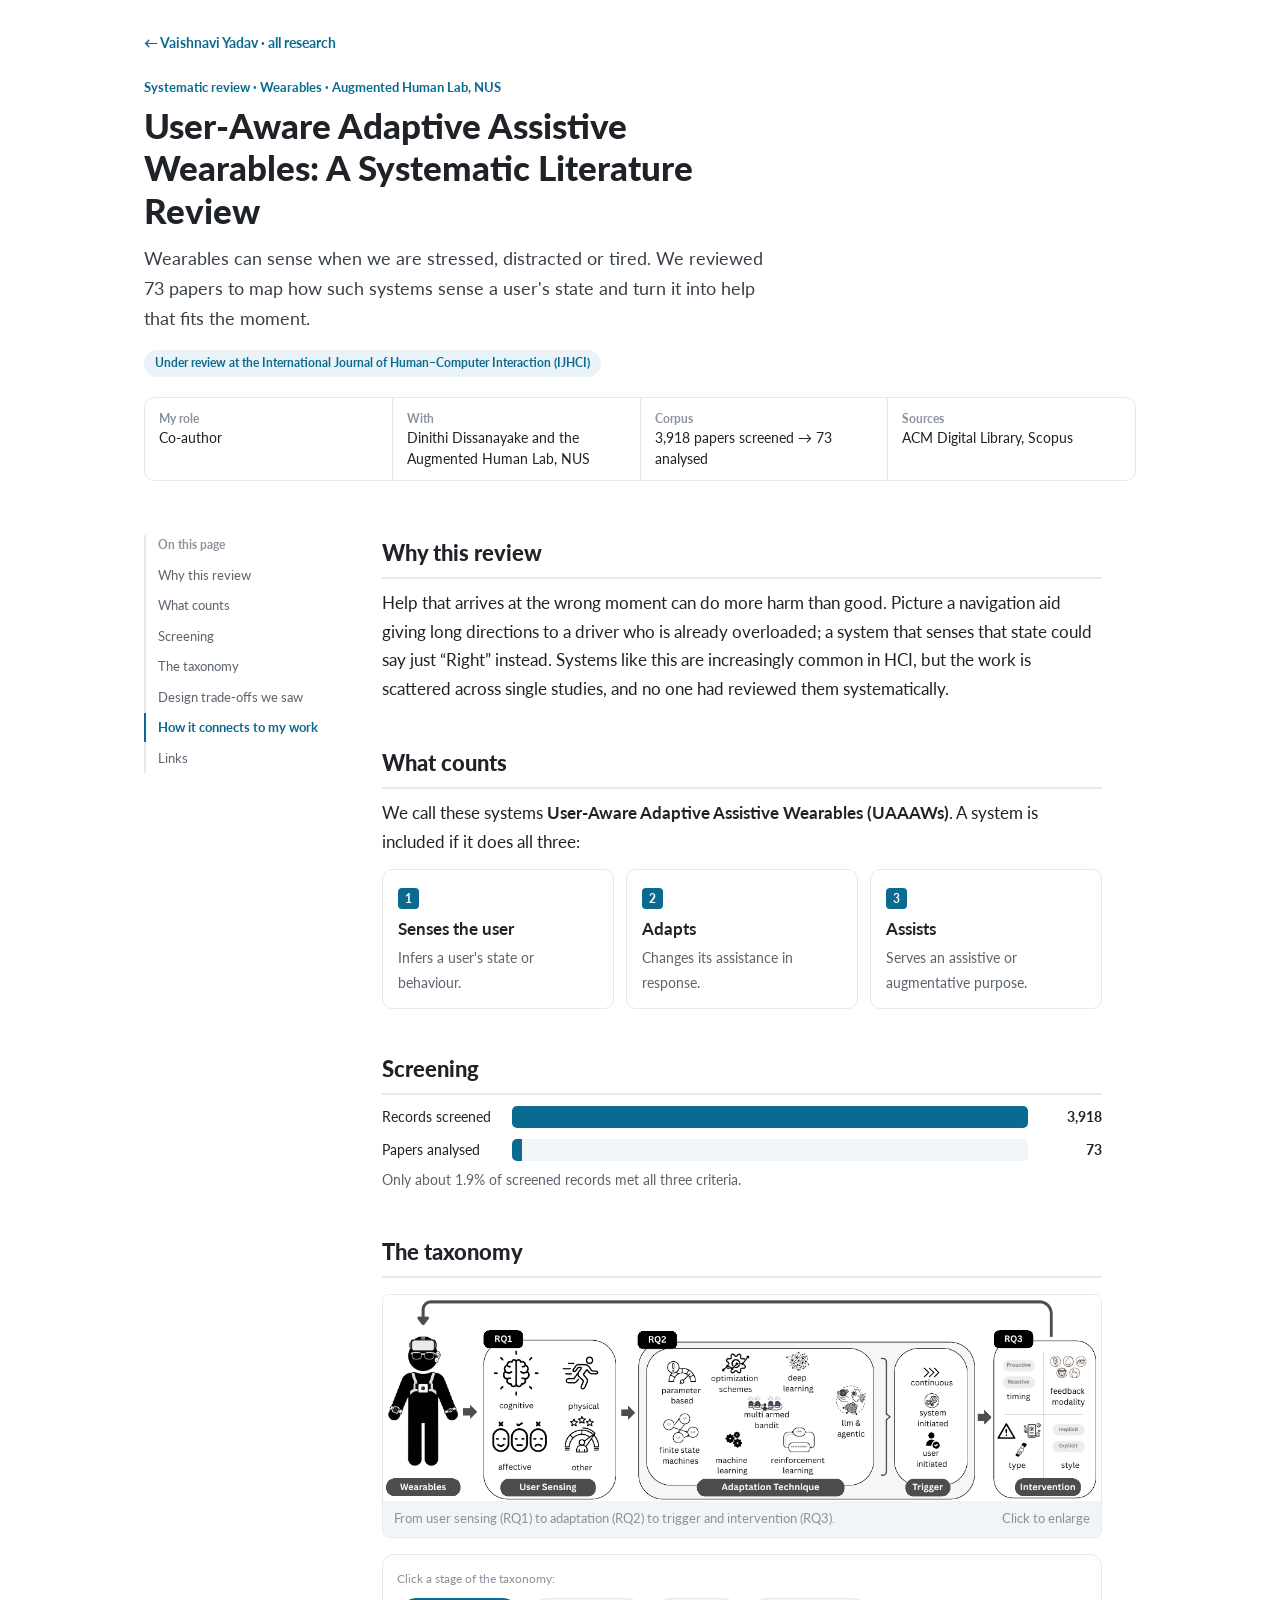
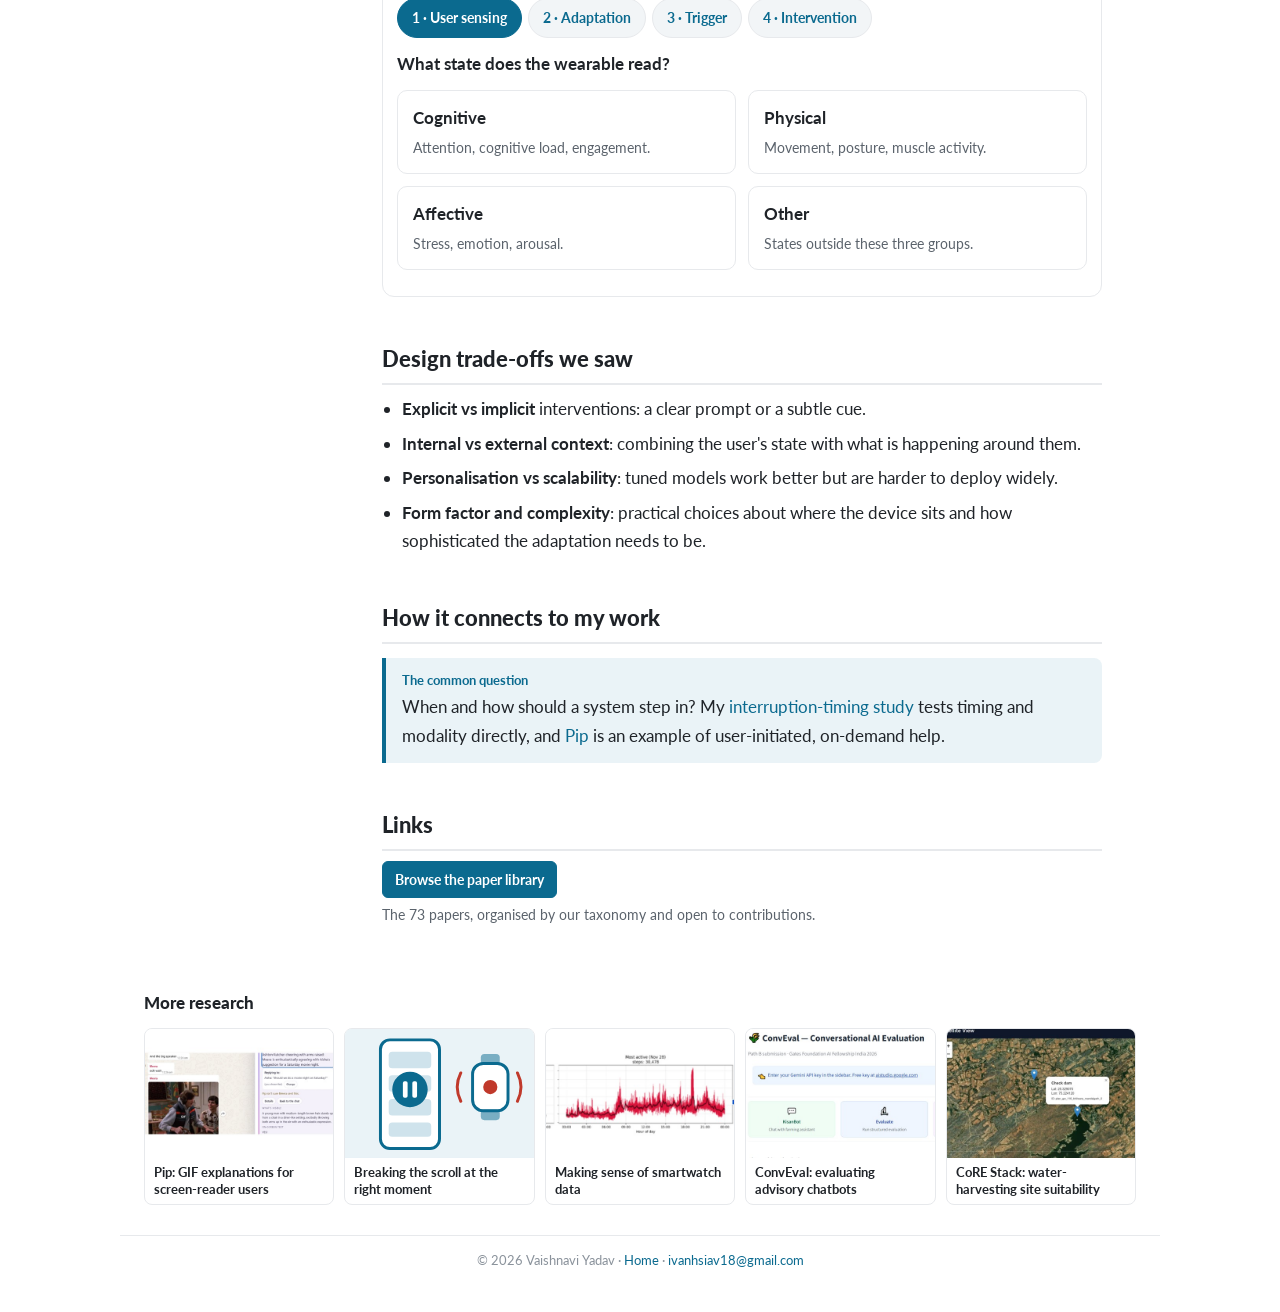
==== projects/adaptive-wearables-review.html @ c0c446d4 "Update portfolio" ====
<!DOCTYPE html>
<html lang="en">
<head>
<meta charset="UTF-8">
<meta name="viewport" content="width=device-width, initial-scale=1.0">
<title>User-Aware Adaptive Assistive Wearables: A Systematic Literature Review — Vaishnavi Yadav</title>
<meta name="description" content="Wearables can sense when we are stressed, distracted or tired. We reviewed 73 papers to map how such systems sense a user's state and turn it into help that fits the moment.">
<link rel="preconnect" href="https://fonts.googleapis.com">
<link rel="preconnect" href="https://fonts.gstatic.com" crossorigin>
<link href="https://fonts.googleapis.com/css2?family=Lato:ital,wght@0,400;0,700;0,900;1,400&display=swap" rel="stylesheet">
<link rel="stylesheet" href="project.css">
</head>
<body>
<div class="progress" aria-hidden="true"></div>
<header class="phead">
  <a class="back" href="../index.html#research">&#8592; Vaishnavi Yadav &middot; all research</a>
  <div class="kicker">Systematic review &middot; Wearables &middot; Augmented Human Lab, NUS</div>
  <h1>User-Aware Adaptive Assistive Wearables: A Systematic Literature Review</h1>
  <p class="lede">Wearables can sense when we are stressed, distracted or tired. We reviewed 73 papers to map how such systems sense a user's state and turn it into help that fits the moment.</p>
  <span class="status">Under review at the International Journal of Human&ndash;Computer Interaction (IJHCI)</span>
  <dl class="glance"><div><dt>My role</dt><dd>Co-author</dd></div><div><dt>With</dt><dd>Dinithi Dissanayake and the Augmented Human Lab, NUS</dd></div><div><dt>Corpus</dt><dd>3,918 papers screened &rarr; 73 analysed</dd></div><div><dt>Sources</dt><dd>ACM Digital Library, Scopus</dd></div></dl>
</header>
<div class="layout">
  <nav class="toc" aria-label="On this page"><b>On this page</b><a href="#why">Why this review</a><a href="#define">What counts</a><a href="#method">Screening</a><a href="#taxonomy">The taxonomy</a><a href="#insights">Design trade-offs we saw</a><a href="#mine">How it connects to my work</a><a href="#links">Links</a></nav>
  <article><section id="why"><h2>Why this review</h2><p>Help that arrives at the wrong moment can do more harm than good. Picture a navigation aid giving long directions to a driver who is already overloaded; a system that senses that state could say just &ldquo;Right&rdquo; instead. Systems like this are increasingly common in HCI, but the work is scattered across single studies, and no one had reviewed them systematically.</p></section><section id="define"><h2>What counts</h2><p>We call these systems <b>User-Aware Adaptive Assistive Wearables (UAAAWs)</b>. A system is included if it does all three:</p><div class="cards three"><div class="card"><span class="tag">1</span><b>Senses the user</b><p>Infers a user's state or behaviour.</p></div><div class="card"><span class="tag">2</span><b>Adapts</b><p>Changes its assistance in response.</p></div><div class="card"><span class="tag">3</span><b>Assists</b><p>Serves an assistive or augmentative purpose.</p></div></div></section><section id="method"><h2>Screening</h2><div class="bars"><div class="brow"><span class="bl">Records screened</span><div class="track"><i class="m" style="width:100.0%"></i></div><span class="bv">3,918</span></div><div class="brow"><span class="bl">Papers analysed</span><div class="track"><i class="m" style="width:1.9%"></i></div><span class="bv">73</span></div></div><p class="small" style="margin-top:8px">Only about 1.9% of screened records met all three criteria.</p></section><section id="taxonomy"><h2>The taxonomy</h2><figure class="zoom"><img src="../media/slr-taxonomy.png" alt="Taxonomy: wearables, user sensing, adaptation technique, trigger, intervention." loading="lazy"><figcaption>From user sensing (RQ1) to adaptation (RQ2) to trigger and intervention (RQ3). <span style="float:right">Click to enlarge</span></figcaption></figure><div class="switch" data-switch><p class="hint">Click a stage of the taxonomy:</p><div class="seg" role="tablist"><button type="button" role="tab" data-k="sense" aria-selected="true">1 · User sensing</button><button type="button" role="tab" data-k="adapt" aria-selected="false">2 · Adaptation</button><button type="button" role="tab" data-k="trig" aria-selected="false">3 · Trigger</button><button type="button" role="tab" data-k="int" aria-selected="false">4 · Intervention</button></div><div class="panel" role="tabpanel" data-k="sense"><p><b>What state does the wearable read?</b></p><div class="cards"><div class="card"><b>Cognitive</b><p>Attention, cognitive load, engagement.</p></div><div class="card"><b>Physical</b><p>Movement, posture, muscle activity.</p></div><div class="card"><b>Affective</b><p>Stress, emotion, arousal.</p></div><div class="card"><b>Other</b><p>States outside these three groups.</p></div></div></div><div class="panel" role="tabpanel" data-k="adapt"><p><b>How does the system decide what to change?</b></p><div class="cards three"><div class="card"><b>Rule-based</b><p>Parameter thresholds, finite state machines.</p></div><div class="card"><b>Optimisation</b><p>Optimisation schemes, multi-armed bandits.</p></div><div class="card"><b>Learning</b><p>Machine learning, deep learning, reinforcement learning.</p></div><div class="card"><b>LLM &amp; agentic</b><p>Language models and agents that plan the response.</p></div></div></div><div class="panel" role="tabpanel" data-k="trig"><p><b>When does the adaptation happen?</b></p><div class="cards three"><div class="card"><b>Continuous</b><p>Adapts all the time.</p></div><div class="card"><b>System-initiated</b><p>The system decides the moment.</p></div><div class="card"><b>User-initiated</b><p>The person asks for help.</p></div></div></div><div class="panel" role="tabpanel" data-k="int"><p><b>What does the help look like?</b></p><div class="cards"><div class="card"><b>Timing</b><p>Proactive or reactive.</p></div><div class="card"><b>Type</b><p>What kind of support is given.</p></div><div class="card"><b>Style</b><p>Implicit or explicit.</p></div><div class="card"><b>Feedback modality</b><p>Through which sense: touch, sound, sight.</p></div></div></div></div></section><section id="insights"><h2>Design trade-offs we saw</h2><ul><li><b>Explicit vs implicit</b> interventions: a clear prompt or a subtle cue.</li><li><b>Internal vs external context</b>: combining the user's state with what is happening around them.</li><li><b>Personalisation vs scalability</b>: tuned models work better but are harder to deploy widely.</li><li><b>Form factor and complexity</b>: practical choices about where the device sits and how sophisticated the adaptation needs to be.</li></ul></section><section id="mine"><h2>How it connects to my work</h2><div class="callout"><b>The common question</b>When and how should a system step in? My <a href="scroll-timing.html">interruption-timing study</a> tests timing and modality directly, and <a href="pip.html">Pip</a> is an example of user-initiated, on-demand help.</div></section><section id="links"><h2>Links</h2><div class="plinks"><a class="main" href="https://slruaaaws-repo.github.io/SLR/" target="_blank" rel="noopener">Browse the paper library</a></div><p class="small" style="margin-top:6px">The 73 papers, organised by our taxonomy and open to contributions.</p></section></article>
</div>
<div class="more"><h2>More research</h2><div class="mgrid"><a href="pip.html"><img src="../media/thumbs/pip.jpg" alt="" loading="lazy"><span>Pip: GIF explanations for screen-reader users</span></a><a href="scroll-timing.html"><img src="../media/thumbs/scroll.svg" alt="" loading="lazy"><span>Breaking the scroll at the right moment</span></a><a href="smartwatch-data.html"><img src="../media/thumbs/smartwatch.jpg" alt="" loading="lazy"><span>Making sense of smartwatch data</span></a><a href="conveval.html"><img src="../media/thumbs/conveval.jpg" alt="" loading="lazy"><span>ConvEval: evaluating advisory chatbots</span></a><a href="core-stack.html"><img src="../media/thumbs/core-stack.jpg" alt="" loading="lazy"><span>CoRE Stack: water-harvesting site suitability</span></a></div></div>
<footer>&copy; 2026 Vaishnavi Yadav &middot; <a href="../index.html">Home</a> &middot; <a href="mailto:ivanhsiav18@gmail.com">ivanhsiav18@gmail.com</a></footer>
<script src="project.js"></script>
</body>
</html>
---- projects/project.css ----
/* Shared style for project pages — same palette and type as the home page */
:root{
  --text:#1f2328; --muted:#5b636c; --faint:#8a929b;
  --link:#0b6a8f; --link-hover:#08506d;
  --rule:#e7e9ec; --chip:#0b6a8f; --chip-bg:#eaf3f7;
  --accent:#c0392b; --badge-bg:#f2f5f7; --ok:#2e7d4f; --ok-bg:#e8f4ec; --warn:#a86b00; --warn-bg:#fdf3e1; --bad-bg:#fbecea;
}
*{box-sizing:border-box;margin:0;padding:0;min-width:0}
html{scroll-behavior:smooth;scroll-padding-top:20px}
@media (prefers-reduced-motion:reduce){html{scroll-behavior:auto}*{transition:none!important;animation:none!important}}
body{font-family:"Lato",-apple-system,Segoe UI,Roboto,Helvetica,Arial,sans-serif;color:var(--text);line-height:1.68;font-size:17px;background:#fff;-webkit-font-smoothing:antialiased}
a{color:var(--link);text-decoration:none}
a:hover{color:var(--link-hover);text-decoration:underline}
:focus-visible{outline:3px solid var(--accent);outline-offset:2px;border-radius:3px}

.progress{position:fixed;top:0;left:0;height:3px;width:0;background:var(--chip);z-index:20}

.phead{max-width:1040px;margin:0 auto;padding:28px 24px 8px}
.back{font-size:.88rem;font-weight:700;display:inline-block;margin-bottom:22px}
.kicker{font-size:.8rem;font-weight:700;color:var(--chip);text-transform:none;margin-bottom:6px}
.phead h1{font-size:clamp(1.6rem,3.2vw,2.2rem);font-weight:900;line-height:1.2;max-width:28ch;margin-bottom:12px}
.lede{font-size:1.12rem;color:#39414a;max-width:62ch;margin-bottom:14px}
.status{display:inline-block;font-size:.76rem;font-weight:700;color:var(--chip);background:var(--chip-bg);border-radius:999px;padding:3px 11px}
.status.wip{color:var(--accent);background:var(--bad-bg)}
.glance{display:grid;grid-template-columns:repeat(4,minmax(0,1fr));gap:1px;background:var(--rule);border:1px solid var(--rule);border-radius:10px;overflow:hidden;margin:20px 0 6px}
.glance div{background:#fff;padding:11px 14px}
.glance dt{font-size:.74rem;font-weight:700;color:var(--faint)}
.glance dd{font-size:.9rem;line-height:1.4}
@media(max-width:760px){.glance{grid-template-columns:repeat(2,minmax(0,1fr))}}

.layout{max-width:1040px;margin:0 auto;padding:10px 24px 40px;display:grid;grid-template-columns:190px minmax(0,1fr);gap:48px}

.toc{position:sticky;top:24px;align-self:start;border-left:2px solid var(--rule);padding-left:12px;display:flex;flex-direction:column;gap:2px;margin-top:30px}
.toc b{font-size:.74rem;color:var(--faint);margin-bottom:4px}
.toc a{font-size:.84rem;color:var(--muted);padding:3px 0;margin-left:-14px;padding-left:12px;border-left:2px solid transparent}
.toc a.on{color:var(--link);border-left-color:var(--chip);font-weight:700}
article{max-width:720px}
article section{padding-top:30px}
article h2{font-size:1.35rem;font-weight:900;margin-bottom:10px;padding-bottom:6px;border-bottom:2px solid var(--rule)}
article h3{font-size:1.02rem;font-weight:700;margin:14px 0 4px}
article p{margin-bottom:12px}
article ul{margin:4px 0 14px 20px}
article li{margin-bottom:6px}
.small{font-size:.85rem;color:var(--muted)}

.callout{background:var(--chip-bg);border-left:4px solid var(--chip);border-radius:0 8px 8px 0;padding:12px 16px;margin:14px 0}
.callout b{display:block;font-size:.8rem;color:var(--chip);margin-bottom:2px}
.callout.warn{background:var(--warn-bg);border-color:var(--warn)}.callout.warn b{color:var(--warn)}

.facts{display:grid;grid-template-columns:repeat(3,minmax(0,1fr));gap:12px;margin:14px 0}
@media(max-width:600px){.facts{grid-template-columns:minmax(0,1fr)}}
.facts div{background:var(--badge-bg);border-radius:10px;padding:12px 14px}
.facts strong{display:block;font-size:1.55rem;font-weight:900;color:var(--chip);line-height:1.2;white-space:nowrap}
.facts span{font-size:.84rem;color:var(--muted);line-height:1.4;display:block}

.cards{display:grid;grid-template-columns:repeat(2,minmax(0,1fr));gap:12px;margin:12px 0}
.cards.three{grid-template-columns:repeat(3,minmax(0,1fr))}
@media(max-width:640px){.cards,.cards.three{grid-template-columns:minmax(0,1fr)}}
.card{border:1px solid var(--rule);border-radius:10px;padding:13px 15px}
.card b{display:block;margin-bottom:3px}
.card p{font-size:.9rem;color:var(--muted);margin:0}
.card .tag{display:inline-block;font-size:.72rem;font-weight:700;color:#fff;background:var(--chip);border-radius:4px;padding:1px 7px;margin-bottom:6px}

figure.zoom{margin:16px 0;border:1px solid var(--rule);border-radius:8px;overflow:hidden;background:#fff}
figure.zoom img{display:block;width:100%;height:auto;cursor:zoom-in}
figure.zoom figcaption{font-size:.8rem;color:var(--faint);padding:7px 11px;background:var(--badge-bg)}
.gallery{display:grid;grid-template-columns:repeat(2,minmax(0,1fr));gap:12px}
.gallery figure.zoom{margin:0}
@media(max-width:600px){.gallery{grid-template-columns:minmax(0,1fr)}}
video{width:100%;border-radius:8px;background:#000;display:block;margin-top:16px}

dialog.lb{border:0;padding:0;background:transparent;max-width:96vw;max-height:94vh;margin:auto}
dialog.lb::backdrop{background:rgba(15,20,25,.85)}
dialog.lb img{display:block;max-width:96vw;max-height:86vh;border-radius:6px;background:#fff}
dialog.lb p{color:#fff;font-size:.9rem;margin-top:8px;text-align:center}
dialog.lb button{position:fixed;top:14px;right:18px;font:700 1rem Lato,sans-serif;background:#fff;border:0;border-radius:999px;width:44px;height:44px;cursor:pointer}

/* switcher widget */
.switch{border:1px solid var(--rule);border-radius:12px;padding:14px;margin:14px 0;background:#fff}
.seg{display:flex;flex-wrap:wrap;gap:6px;margin-bottom:12px}
.seg button{font:700 .85rem Lato,sans-serif;color:var(--link);background:var(--badge-bg);border:1px solid var(--rule);border-radius:999px;padding:0 14px;min-height:40px;cursor:pointer}
.seg button[aria-selected="true"]{background:var(--chip);color:#fff;border-color:var(--chip)}
.seg button:hover{border-color:var(--chip)}
.panel[hidden]{display:none}
.panel p:last-child{margin-bottom:0}
.hint{font-size:.78rem;color:var(--faint);margin-bottom:8px}

/* bars */
.bars{display:grid;gap:10px}
.brow{display:grid;grid-template-columns:120px minmax(0,1fr) 64px;gap:10px;align-items:center;font-size:.86rem}
@media(max-width:520px){.brow{grid-template-columns:minmax(0,1fr) 56px}.brow .bl{grid-column:1/-1}}
.track{display:flex;height:22px;border-radius:5px;overflow:hidden;background:var(--badge-bg)}
.track i{display:block;height:100%;transition:width .5s ease}
.track .r{background:var(--ok)}.track .p{background:#e3b341}.track .w{background:#d9534f}.track .m{background:var(--chip)}
.bv{text-align:right;font-weight:700;white-space:nowrap}
.legend{display:flex;flex-wrap:wrap;gap:14px;font-size:.8rem;color:var(--muted);margin-top:8px}
.legend span::before{content:"";display:inline-block;width:10px;height:10px;border-radius:2px;margin-right:5px;vertical-align:-1px;background:var(--c)}

/* chat example */
.chat{background:#efeae2;border-radius:10px;padding:12px;display:grid;gap:6px;font-size:.88rem;margin-bottom:10px}
.msg{background:#fff;border-radius:8px;padding:6px 10px;max-width:80%;box-shadow:0 1px 0 rgba(0,0,0,.06)}
.msg.dim{opacity:.45}
.msg.hl{outline:2px solid var(--chip)}
.msg small{display:block;font-size:.72rem;color:var(--chip);font-weight:700}
.gif{background:#ffd8cc;border-radius:8px;padding:16px 10px;width:150px;text-align:center;font-weight:700;color:#7a3626;font-size:.8rem}
.pipsays{border:2px solid var(--chip);border-radius:10px;padding:10px 12px;background:#fff}
.pipsays small{display:block;font-size:.74rem;font-weight:700;color:var(--chip)}

/* stepper */
.steps{list-style:none;margin:12px 0!important;display:grid;gap:0}
.steps li{display:grid;grid-template-columns:30px minmax(0,1fr);gap:12px;padding-bottom:16px;position:relative;margin:0}
.steps li::before{content:"";position:absolute;left:14px;top:28px;bottom:0;width:2px;background:var(--rule)}
.steps li:last-child::before{display:none}
.steps .dot{width:30px;height:30px;border-radius:50%;display:grid;place-items:center;font-size:.8rem;font-weight:900;background:var(--badge-bg);color:var(--muted);border:2px solid var(--rule)}
.steps .done .dot{background:var(--ok);color:#fff;border-color:var(--ok)}
.steps .now .dot{background:#fff;color:var(--chip);border-color:var(--chip)}
.steps b{display:block}.steps span{font-size:.88rem;color:var(--muted)}

/* table */
.tw{overflow-x:auto}
table{border-collapse:collapse;width:100%;font-size:.88rem;margin:8px 0}
th,td{border-bottom:1px solid var(--rule);padding:7px 8px;text-align:left;vertical-align:top}
th{font-weight:700;color:var(--muted);font-size:.8rem}
td.n{text-align:right;white-space:nowrap}
.pill{display:inline-block;font-size:.74rem;font-weight:700;border-radius:999px;padding:1px 8px;white-space:nowrap}
.pill.ok{background:var(--ok-bg);color:var(--ok)}.pill.part{background:var(--warn-bg);color:var(--warn)}.pill.no{background:var(--bad-bg);color:var(--accent)}

details{border:1px solid var(--rule);border-radius:10px;margin:8px 0;background:#fff}
details summary{cursor:pointer;font-weight:700;padding:11px 14px;list-style:none;display:flex;justify-content:space-between;gap:10px}
details summary::-webkit-details-marker{display:none}
details summary::after{content:"+";color:var(--chip);font-weight:900}
details[open] summary::after{content:"–"}
details > div{padding:0 14px 12px;font-size:.93rem;color:#39414a}

.plinks{display:flex;flex-wrap:wrap;gap:8px;margin-top:8px}
.plinks a{border:1px solid var(--rule);border-radius:6px;padding:6px 12px;font-weight:700;font-size:.88rem}
.plinks a.main{background:var(--chip);color:#fff;border-color:var(--chip)}
.plinks a:hover{background:var(--chip-bg);text-decoration:none}.plinks a.main:hover{background:var(--link-hover)}

.more{max-width:1040px;margin:0 auto;padding:10px 24px 30px}
.more h2{font-size:1.05rem;font-weight:900;margin-bottom:10px}
.mgrid{display:grid;grid-template-columns:repeat(5,minmax(0,1fr));gap:10px}
@media(max-width:900px){.mgrid{grid-template-columns:repeat(2,minmax(0,1fr))}}
.mgrid a{border:1px solid var(--rule);border-radius:8px;overflow:hidden;display:block;color:var(--text);font-size:.82rem;font-weight:700;transition:transform .18s,box-shadow .18s}
.mgrid a:hover{transform:translateY(-2px);box-shadow:0 6px 16px rgba(11,106,143,.15);text-decoration:none}
.mgrid img{display:block;width:100%;aspect-ratio:16/11;object-fit:cover;background:var(--chip-bg)}
.mgrid span{display:block;padding:6px 9px;line-height:1.3}
footer{max-width:1040px;margin:0 auto;padding:14px 24px 40px;color:var(--faint);font-size:.8rem;text-align:center;border-top:1px solid var(--rule)}
figure.zoom img{max-height:520px;object-fit:contain;background:#fff}
.switch figure.zoom{max-width:460px}

/* narrow screens: contents list becomes a row of chips above the article (must stay after the .toc rules) */
@media(max-width:900px){
  .layout{grid-template-columns:minmax(0,1fr);gap:0}
  .toc{position:static;flex-direction:row;flex-wrap:wrap;gap:6px;border-left:0;padding:0;margin:14px 0 0}
  .toc b{width:100%;margin-bottom:0}
  .toc a{margin:0;padding:5px 11px;border:1px solid var(--rule);border-radius:999px;font-size:.8rem;min-height:32px}
  .toc a.on{border-color:var(--chip);background:var(--chip-bg)}
}
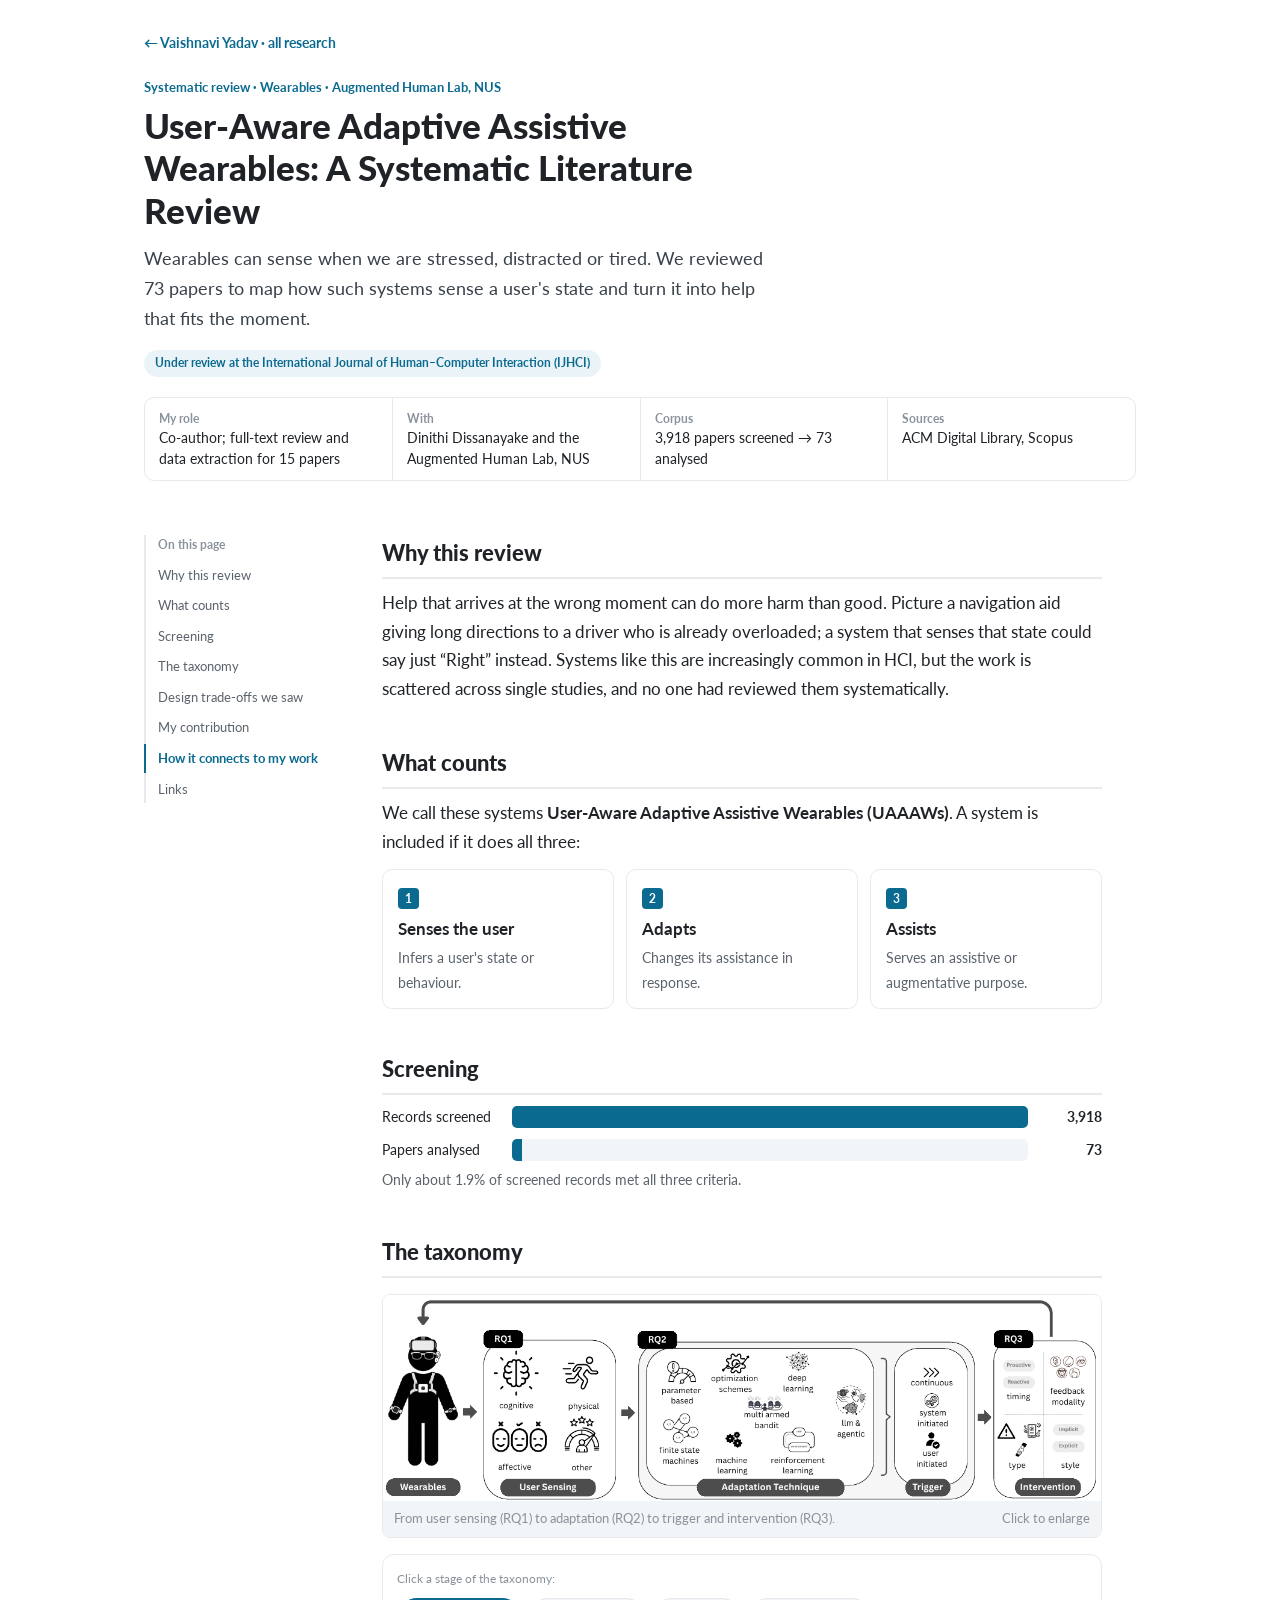
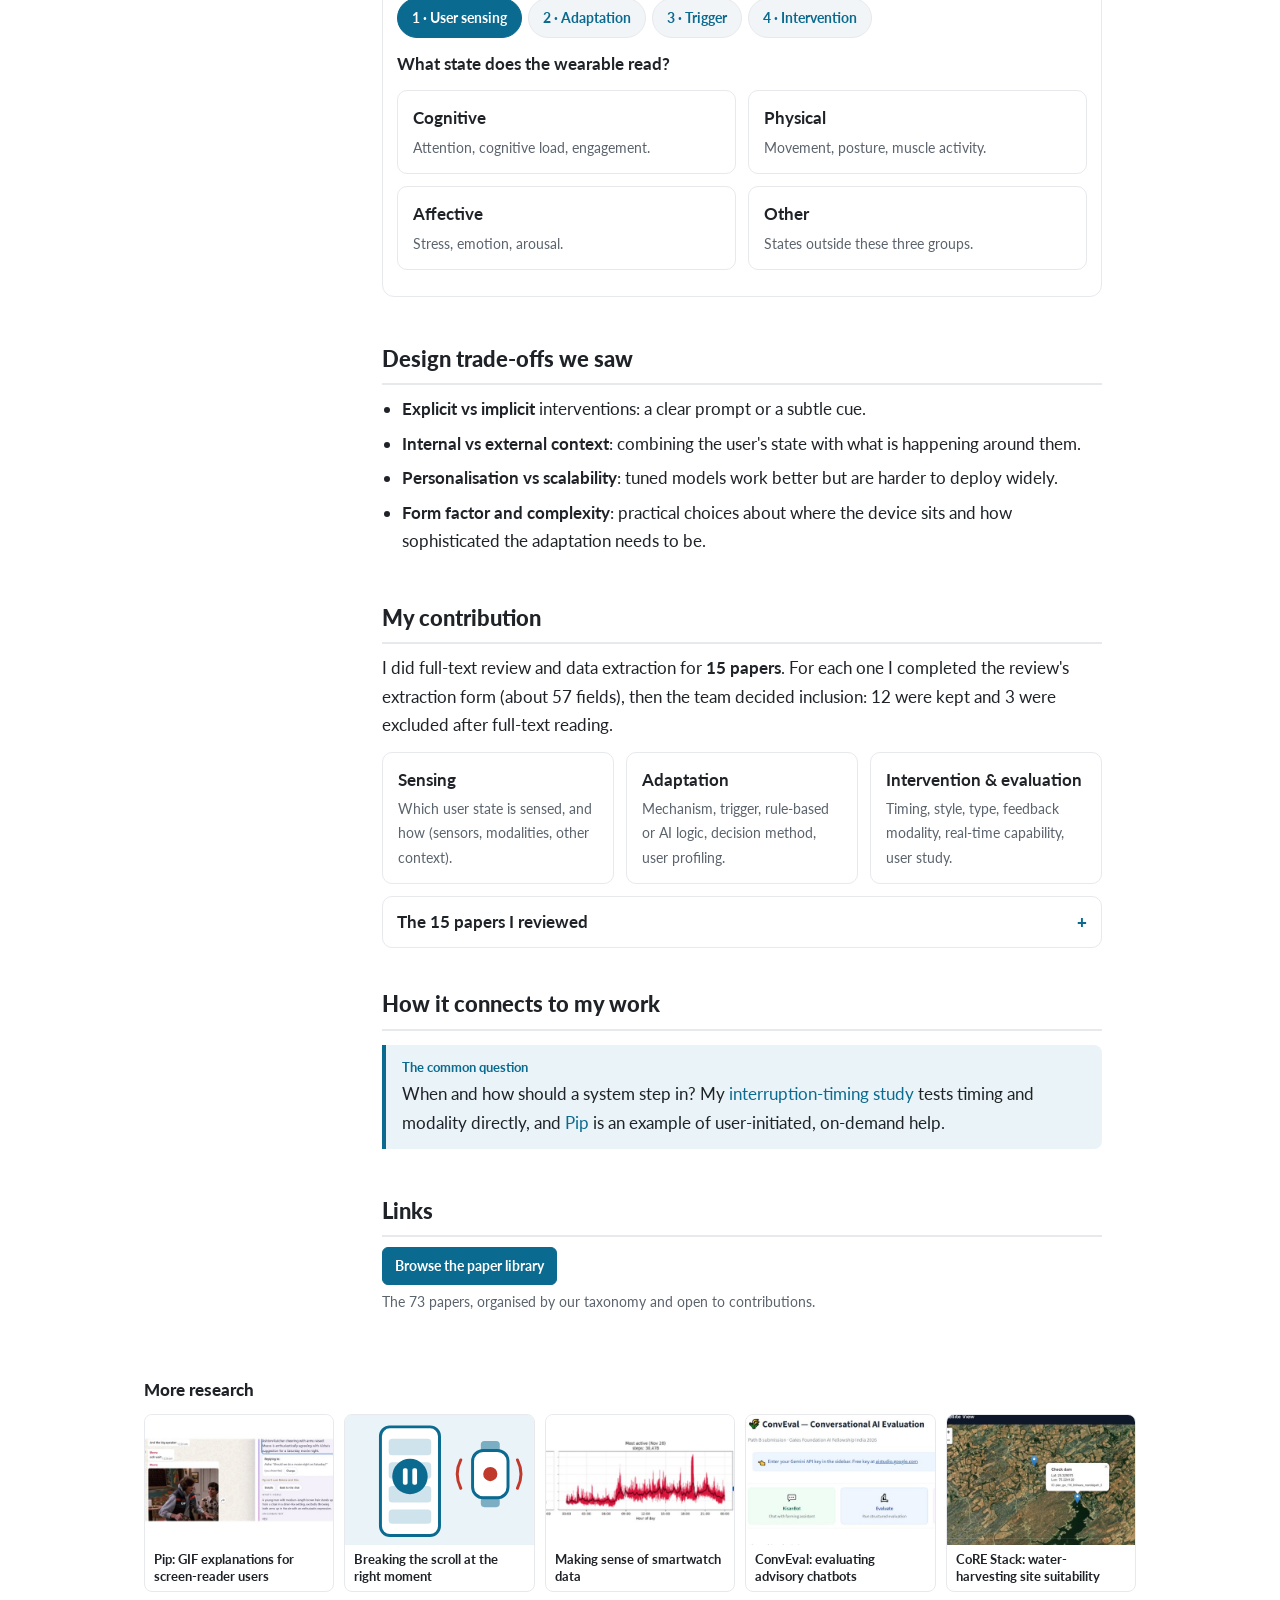
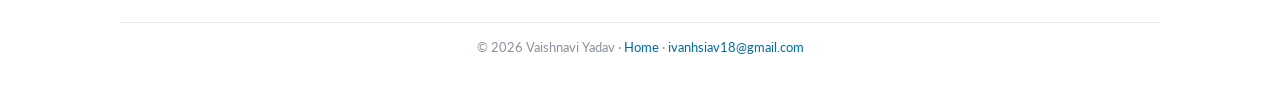
==== commit 69a46439: "Add files via upload" ====
--- a/projects/adaptive-wearables-review.html
+++ b/projects/adaptive-wearables-review.html
@@ -18,11 +18,11 @@
   <h1>User-Aware Adaptive Assistive Wearables: A Systematic Literature Review</h1>
   <p class="lede">Wearables can sense when we are stressed, distracted or tired. We reviewed 73 papers to map how such systems sense a user's state and turn it into help that fits the moment.</p>
   <span class="status">Under review at the International Journal of Human&ndash;Computer Interaction (IJHCI)</span>
-  <dl class="glance"><div><dt>My role</dt><dd>Co-author</dd></div><div><dt>With</dt><dd>Dinithi Dissanayake and the Augmented Human Lab, NUS</dd></div><div><dt>Corpus</dt><dd>3,918 papers screened &rarr; 73 analysed</dd></div><div><dt>Sources</dt><dd>ACM Digital Library, Scopus</dd></div></dl>
+  <dl class="glance"><div><dt>My role</dt><dd>Co-author; full-text review and data extraction for 15 papers</dd></div><div><dt>With</dt><dd>Dinithi Dissanayake and the Augmented Human Lab, NUS</dd></div><div><dt>Corpus</dt><dd>3,918 papers screened &rarr; 73 analysed</dd></div><div><dt>Sources</dt><dd>ACM Digital Library, Scopus</dd></div></dl>
 </header>
 <div class="layout">
-  <nav class="toc" aria-label="On this page"><b>On this page</b><a href="#why">Why this review</a><a href="#define">What counts</a><a href="#method">Screening</a><a href="#taxonomy">The taxonomy</a><a href="#insights">Design trade-offs we saw</a><a href="#mine">How it connects to my work</a><a href="#links">Links</a></nav>
-  <article><section id="why"><h2>Why this review</h2><p>Help that arrives at the wrong moment can do more harm than good. Picture a navigation aid giving long directions to a driver who is already overloaded; a system that senses that state could say just &ldquo;Right&rdquo; instead. Systems like this are increasingly common in HCI, but the work is scattered across single studies, and no one had reviewed them systematically.</p></section><section id="define"><h2>What counts</h2><p>We call these systems <b>User-Aware Adaptive Assistive Wearables (UAAAWs)</b>. A system is included if it does all three:</p><div class="cards three"><div class="card"><span class="tag">1</span><b>Senses the user</b><p>Infers a user's state or behaviour.</p></div><div class="card"><span class="tag">2</span><b>Adapts</b><p>Changes its assistance in response.</p></div><div class="card"><span class="tag">3</span><b>Assists</b><p>Serves an assistive or augmentative purpose.</p></div></div></section><section id="method"><h2>Screening</h2><div class="bars"><div class="brow"><span class="bl">Records screened</span><div class="track"><i class="m" style="width:100.0%"></i></div><span class="bv">3,918</span></div><div class="brow"><span class="bl">Papers analysed</span><div class="track"><i class="m" style="width:1.9%"></i></div><span class="bv">73</span></div></div><p class="small" style="margin-top:8px">Only about 1.9% of screened records met all three criteria.</p></section><section id="taxonomy"><h2>The taxonomy</h2><figure class="zoom"><img src="../media/slr-taxonomy.png" alt="Taxonomy: wearables, user sensing, adaptation technique, trigger, intervention." loading="lazy"><figcaption>From user sensing (RQ1) to adaptation (RQ2) to trigger and intervention (RQ3). <span style="float:right">Click to enlarge</span></figcaption></figure><div class="switch" data-switch><p class="hint">Click a stage of the taxonomy:</p><div class="seg" role="tablist"><button type="button" role="tab" data-k="sense" aria-selected="true">1 · User sensing</button><button type="button" role="tab" data-k="adapt" aria-selected="false">2 · Adaptation</button><button type="button" role="tab" data-k="trig" aria-selected="false">3 · Trigger</button><button type="button" role="tab" data-k="int" aria-selected="false">4 · Intervention</button></div><div class="panel" role="tabpanel" data-k="sense"><p><b>What state does the wearable read?</b></p><div class="cards"><div class="card"><b>Cognitive</b><p>Attention, cognitive load, engagement.</p></div><div class="card"><b>Physical</b><p>Movement, posture, muscle activity.</p></div><div class="card"><b>Affective</b><p>Stress, emotion, arousal.</p></div><div class="card"><b>Other</b><p>States outside these three groups.</p></div></div></div><div class="panel" role="tabpanel" data-k="adapt"><p><b>How does the system decide what to change?</b></p><div class="cards three"><div class="card"><b>Rule-based</b><p>Parameter thresholds, finite state machines.</p></div><div class="card"><b>Optimisation</b><p>Optimisation schemes, multi-armed bandits.</p></div><div class="card"><b>Learning</b><p>Machine learning, deep learning, reinforcement learning.</p></div><div class="card"><b>LLM &amp; agentic</b><p>Language models and agents that plan the response.</p></div></div></div><div class="panel" role="tabpanel" data-k="trig"><p><b>When does the adaptation happen?</b></p><div class="cards three"><div class="card"><b>Continuous</b><p>Adapts all the time.</p></div><div class="card"><b>System-initiated</b><p>The system decides the moment.</p></div><div class="card"><b>User-initiated</b><p>The person asks for help.</p></div></div></div><div class="panel" role="tabpanel" data-k="int"><p><b>What does the help look like?</b></p><div class="cards"><div class="card"><b>Timing</b><p>Proactive or reactive.</p></div><div class="card"><b>Type</b><p>What kind of support is given.</p></div><div class="card"><b>Style</b><p>Implicit or explicit.</p></div><div class="card"><b>Feedback modality</b><p>Through which sense: touch, sound, sight.</p></div></div></div></div></section><section id="insights"><h2>Design trade-offs we saw</h2><ul><li><b>Explicit vs implicit</b> interventions: a clear prompt or a subtle cue.</li><li><b>Internal vs external context</b>: combining the user's state with what is happening around them.</li><li><b>Personalisation vs scalability</b>: tuned models work better but are harder to deploy widely.</li><li><b>Form factor and complexity</b>: practical choices about where the device sits and how sophisticated the adaptation needs to be.</li></ul></section><section id="mine"><h2>How it connects to my work</h2><div class="callout"><b>The common question</b>When and how should a system step in? My <a href="scroll-timing.html">interruption-timing study</a> tests timing and modality directly, and <a href="pip.html">Pip</a> is an example of user-initiated, on-demand help.</div></section><section id="links"><h2>Links</h2><div class="plinks"><a class="main" href="https://slruaaaws-repo.github.io/SLR/" target="_blank" rel="noopener">Browse the paper library</a></div><p class="small" style="margin-top:6px">The 73 papers, organised by our taxonomy and open to contributions.</p></section></article>
+  <nav class="toc" aria-label="On this page"><b>On this page</b><a href="#why">Why this review</a><a href="#define">What counts</a><a href="#method">Screening</a><a href="#taxonomy">The taxonomy</a><a href="#insights">Design trade-offs we saw</a><a href="#contrib">My contribution</a><a href="#mine">How it connects to my work</a><a href="#links">Links</a></nav>
+  <article><section id="why"><h2>Why this review</h2><p>Help that arrives at the wrong moment can do more harm than good. Picture a navigation aid giving long directions to a driver who is already overloaded; a system that senses that state could say just &ldquo;Right&rdquo; instead. Systems like this are increasingly common in HCI, but the work is scattered across single studies, and no one had reviewed them systematically.</p></section><section id="define"><h2>What counts</h2><p>We call these systems <b>User-Aware Adaptive Assistive Wearables (UAAAWs)</b>. A system is included if it does all three:</p><div class="cards three"><div class="card"><span class="tag">1</span><b>Senses the user</b><p>Infers a user's state or behaviour.</p></div><div class="card"><span class="tag">2</span><b>Adapts</b><p>Changes its assistance in response.</p></div><div class="card"><span class="tag">3</span><b>Assists</b><p>Serves an assistive or augmentative purpose.</p></div></div></section><section id="method"><h2>Screening</h2><div class="bars"><div class="brow"><span class="bl">Records screened</span><div class="track"><i class="m" style="width:100.0%"></i></div><span class="bv">3,918</span></div><div class="brow"><span class="bl">Papers analysed</span><div class="track"><i class="m" style="width:1.9%"></i></div><span class="bv">73</span></div></div><p class="small" style="margin-top:8px">Only about 1.9% of screened records met all three criteria.</p></section><section id="taxonomy"><h2>The taxonomy</h2><figure class="zoom"><img src="../media/slr-taxonomy.png" alt="Taxonomy: wearables, user sensing, adaptation technique, trigger, intervention." loading="lazy"><figcaption>From user sensing (RQ1) to adaptation (RQ2) to trigger and intervention (RQ3). <span style="float:right">Click to enlarge</span></figcaption></figure><div class="switch" data-switch><p class="hint">Click a stage of the taxonomy:</p><div class="seg" role="tablist"><button type="button" role="tab" data-k="sense" aria-selected="true">1 · User sensing</button><button type="button" role="tab" data-k="adapt" aria-selected="false">2 · Adaptation</button><button type="button" role="tab" data-k="trig" aria-selected="false">3 · Trigger</button><button type="button" role="tab" data-k="int" aria-selected="false">4 · Intervention</button></div><div class="panel" role="tabpanel" data-k="sense"><p><b>What state does the wearable read?</b></p><div class="cards"><div class="card"><b>Cognitive</b><p>Attention, cognitive load, engagement.</p></div><div class="card"><b>Physical</b><p>Movement, posture, muscle activity.</p></div><div class="card"><b>Affective</b><p>Stress, emotion, arousal.</p></div><div class="card"><b>Other</b><p>States outside these three groups.</p></div></div></div><div class="panel" role="tabpanel" data-k="adapt"><p><b>How does the system decide what to change?</b></p><div class="cards three"><div class="card"><b>Rule-based</b><p>Parameter thresholds, finite state machines.</p></div><div class="card"><b>Optimisation</b><p>Optimisation schemes, multi-armed bandits.</p></div><div class="card"><b>Learning</b><p>Machine learning, deep learning, reinforcement learning.</p></div><div class="card"><b>LLM &amp; agentic</b><p>Language models and agents that plan the response.</p></div></div></div><div class="panel" role="tabpanel" data-k="trig"><p><b>When does the adaptation happen?</b></p><div class="cards three"><div class="card"><b>Continuous</b><p>Adapts all the time.</p></div><div class="card"><b>System-initiated</b><p>The system decides the moment.</p></div><div class="card"><b>User-initiated</b><p>The person asks for help.</p></div></div></div><div class="panel" role="tabpanel" data-k="int"><p><b>What does the help look like?</b></p><div class="cards"><div class="card"><b>Timing</b><p>Proactive or reactive.</p></div><div class="card"><b>Type</b><p>What kind of support is given.</p></div><div class="card"><b>Style</b><p>Implicit or explicit.</p></div><div class="card"><b>Feedback modality</b><p>Through which sense: touch, sound, sight.</p></div></div></div></div></section><section id="insights"><h2>Design trade-offs we saw</h2><ul><li><b>Explicit vs implicit</b> interventions: a clear prompt or a subtle cue.</li><li><b>Internal vs external context</b>: combining the user's state with what is happening around them.</li><li><b>Personalisation vs scalability</b>: tuned models work better but are harder to deploy widely.</li><li><b>Form factor and complexity</b>: practical choices about where the device sits and how sophisticated the adaptation needs to be.</li></ul></section><section id="contrib"><h2>My contribution</h2><p>I did full-text review and data extraction for <b>15 papers</b>. For each one I completed the review's extraction form (about 57 fields), then the team decided inclusion: 12 were kept and 3 were excluded after full-text reading.</p><div class="cards three"><div class="card"><b>Sensing</b><p>Which user state is sensed, and how (sensors, modalities, other context).</p></div><div class="card"><b>Adaptation</b><p>Mechanism, trigger, rule-based or AI logic, decision method, user profiling.</p></div><div class="card"><b>Intervention &amp; evaluation</b><p>Timing, style, type, feedback modality, real-time capability, user study.</p></div></div><details><summary>The 15 papers I reviewed</summary><div><div class="tw"><table><thead><tr><th>Title</th><th>Venue</th><th>Year</th><th>Outcome</th></tr></thead><tbody><tr><td>EmojiFan: Designing A Social Interface Supporting Facial Expression Interaction for Blind and Low Vision People in Party Settings</td><td>CHI</td><td class="n">2026</td><td><span class="pill no">excluded after full text</span></td></tr><tr><td>Sensing and Modulating the Feel of a Drink: A Personalized Approach via Laryngeal Thermal Feedback</td><td>CHI</td><td class="n">2026</td><td><span class="pill no">excluded after full text</span></td></tr><tr><td>An Emotion Aware Driving Assistant Using Multimodal Recognition and Regulation</td><td>IEEE Open Journal of the Computer Society</td><td class="n">2026</td><td><span class="pill ok">included</span></td></tr><tr><td>A Pilot Study of a Gamified CBT-Based Digital Approach for Body Image Distress and Appearance-Related Concerns</td><td>Human Behavior and Emerging Technologies</td><td class="n">2026</td><td><span class="pill ok">included</span></td></tr><tr><td>Real-World Gait Speed Estimation: An AI-Based Approach for Adaptive Wearable Devices Integration</td><td>IEEE Access</td><td class="n">2026</td><td><span class="pill ok">included</span></td></tr><tr><td>Bionic soft robotic glove with EMG-based gesture and grip strength synchronized prediction for grasping assistance</td><td>Biomedical Signal Processing and Control</td><td class="n">2026</td><td><span class="pill ok">included</span></td></tr><tr><td>New Method to Motivate Participation in Daily Life/Everyday Life Activities Using Sensor-Based Smart Application Translating Intention into Action (TIA)</td><td>Sensors</td><td class="n">2026</td><td><span class="pill ok">included</span></td></tr><tr><td>Hand Gesture Intention Detection Using sEMG and Transfer Learning in Stroke Survivors</td><td>IEEE Journal of Biomedical and Health Informatics</td><td class="n">2026</td><td><span class="pill no">excluded after full text</span></td></tr><tr><td>ParCuR—A Novel AI-Enabled Gait Cueing Wearable for Patients with Parkinson’s Disease</td><td>Sensors</td><td class="n">2025</td><td><span class="pill ok">included</span></td></tr><tr><td>Retiplus: Augmented Reality Rehabilitation System to Enhance Autonomy and Quality of Life in Individuals with Low Vision</td><td>Electronics (Switzerland)</td><td class="n">2025</td><td><span class="pill ok">included</span></td></tr><tr><td>Streamlining Wearable Robot Personalization With Physiological Sensors</td><td>Proc. SPIE</td><td class="n">2025</td><td><span class="pill ok">included</span></td></tr><tr><td>From Preference to Performance: Patient-Centered Design of Multimodal Cueing in Parkinson&#x27;s Disease Gait Training</td><td>CHI</td><td class="n">2026</td><td><span class="pill ok">included</span></td></tr><tr><td>Designing for Long-Term Emotion Regulation: A Breathing Biofeedback Game for Women in Compulsory Isolation Drug Rehabilitation Centers</td><td>CHI</td><td class="n">2026</td><td><span class="pill ok">included</span></td></tr><tr><td>ProMemAssist: Exploring Timely Proactive Assistance Through Working Memory Modeling in Multi-Modal Wearable Devices</td><td>UIST</td><td class="n">2025</td><td><span class="pill ok">included</span></td></tr><tr><td>Vid2Coach: Transforming How-To Videos into Task Assistants</td><td>UIST</td><td class="n">2025</td><td><span class="pill ok">included</span></td></tr></tbody></table></div></div></details></section><section id="mine"><h2>How it connects to my work</h2><div class="callout"><b>The common question</b>When and how should a system step in? My <a href="scroll-timing.html">interruption-timing study</a> tests timing and modality directly, and <a href="pip.html">Pip</a> is an example of user-initiated, on-demand help.</div></section><section id="links"><h2>Links</h2><div class="plinks"><a class="main" href="https://slruaaaws-repo.github.io/SLR/" target="_blank" rel="noopener">Browse the paper library</a></div><p class="small" style="margin-top:6px">The 73 papers, organised by our taxonomy and open to contributions.</p></section></article>
 </div>
 <div class="more"><h2>More research</h2><div class="mgrid"><a href="pip.html"><img src="../media/thumbs/pip.jpg" alt="" loading="lazy"><span>Pip: GIF explanations for screen-reader users</span></a><a href="scroll-timing.html"><img src="../media/thumbs/scroll.svg" alt="" loading="lazy"><span>Breaking the scroll at the right moment</span></a><a href="smartwatch-data.html"><img src="../media/thumbs/smartwatch.jpg" alt="" loading="lazy"><span>Making sense of smartwatch data</span></a><a href="conveval.html"><img src="../media/thumbs/conveval.jpg" alt="" loading="lazy"><span>ConvEval: evaluating advisory chatbots</span></a><a href="core-stack.html"><img src="../media/thumbs/core-stack.jpg" alt="" loading="lazy"><span>CoRE Stack: water-harvesting site suitability</span></a></div></div>
 <footer>&copy; 2026 Vaishnavi Yadav &middot; <a href="../index.html">Home</a> &middot; <a href="mailto:ivanhsiav18@gmail.com">ivanhsiav18@gmail.com</a></footer>
